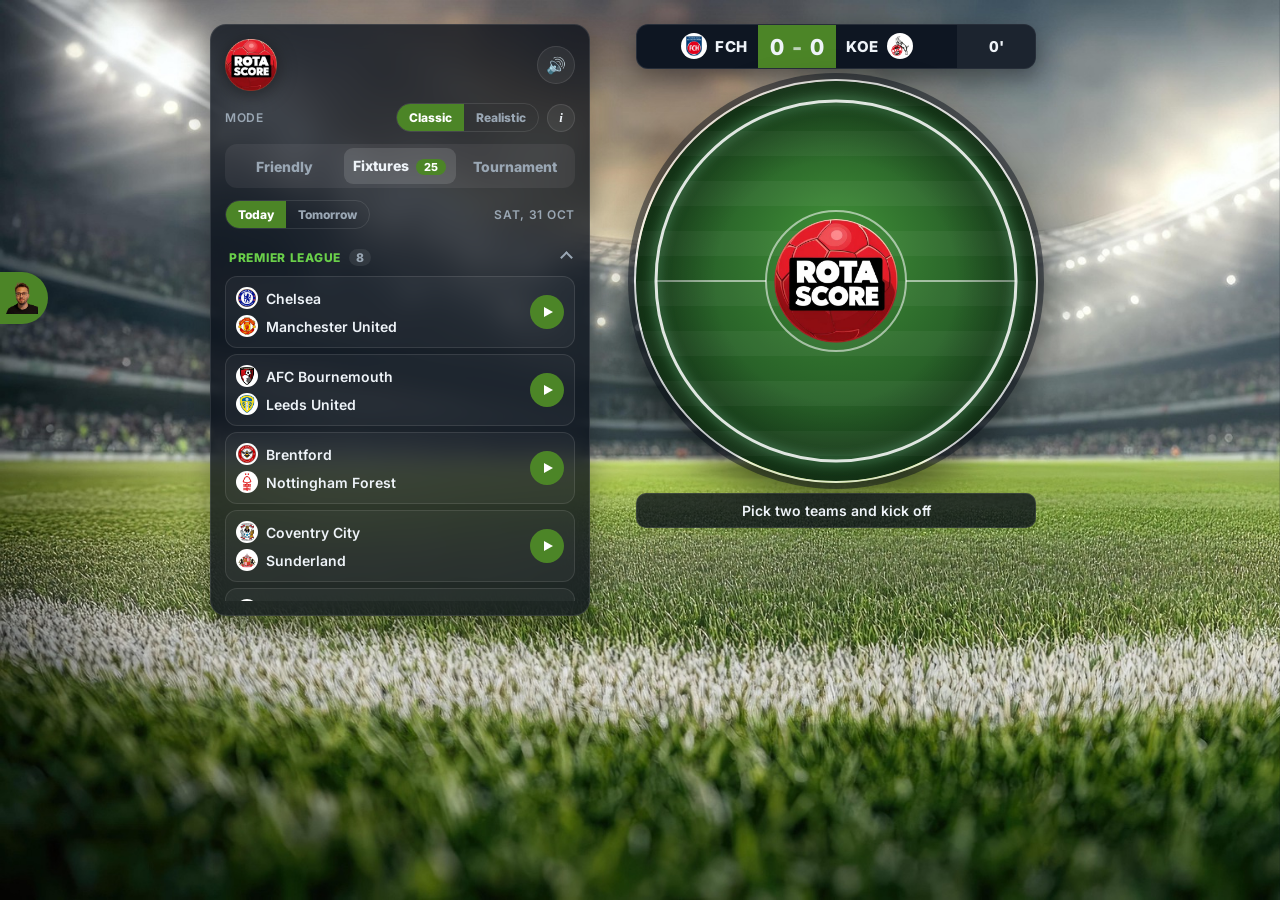
==== index.html @ b7088fe3 "Draw: skip country limits for clubs without a country, revalidate data files Phones running the stan" ====
<!DOCTYPE html>
<html lang="en">
<head>
    <meta charset="UTF-8">
    <meta name="viewport" content="width=device-width, initial-scale=1.0, viewport-fit=cover">
    <meta name="theme-color" content="#0b1220">
    <!-- Ana ekrana eklenince uygulama gibi açılsın -->
    <link rel="manifest" href="manifest.webmanifest">
    <link rel="apple-touch-icon" href="img/app/apple-touch-icon.png">
    <meta name="apple-mobile-web-app-capable" content="yes">
    <meta name="mobile-web-app-capable" content="yes">
    <meta name="apple-mobile-web-app-title" content="RotaScore">
    <meta name="apple-mobile-web-app-status-bar-style" content="black-translucent">
    <title>RotaScore by Kafeinal</title>
    <!-- Site Cloudflare arkasında: CSS/JS 7 gün önbellekte kalır.
         Bu dosyalardan biri değişince ?v= değerini güncelle, ziyaretçiler hemen yenisini alır. -->
    <link rel="stylesheet" href="style.css?v=2026-10-31.2">
    <link rel="icon" type="image/x-icon" href="./img/favicon.png">
</head>
<body>
    <main class="app">
        <!-- Oyun: mobilde en üstte -->
        <section class="stage" id="stage">
            <div class="scorebug" id="scorebug">
                <div class="sb-team sb-home">
                    <span class="sb-logo" id="sb-home-logo"></span>
                    <span class="sb-abbr" id="sb-home-abbr">HOME</span>
                </div>
                <div class="sb-score">
                    <span id="sb-home-score">0</span>
                    <span class="sb-dash">-</span>
                    <span id="sb-away-score">0</span>
                </div>
                <div class="sb-team sb-away">
                    <span class="sb-abbr" id="sb-away-abbr">AWAY</span>
                    <span class="sb-logo" id="sb-away-logo"></span>
                </div>
                <div class="sb-clock" id="sb-clock"><span class="live-dot"></span><span id="sb-clock-text">0'</span></div>
            </div>
            <div class="pitch">
                <canvas id="gameCanvas"></canvas>
            </div>
            <div class="ticker" id="ticker">Pick two teams and kick off</div>
        </section>

        <!-- Takım seçimi -->
        <section class="panel controls">
            <div class="brand">
                <h1 class="brand-title"><img class="brand-logo" src="./img/brand.webp" alt="RotaScore" width="52" height="52"></h1>
                <div class="brand-actions">
                    <button class="pill-btn" id="install-btn" type="button" hidden>Install app</button>
                    <button class="icon-btn" id="sound-toggle" type="button" aria-label="Sound">🔊</button>
                </div>
            </div>
            <div class="mode-row">
                <span class="mode-label">Mode</span>
                <div class="mode-switch" id="mode-switch" role="radiogroup" aria-label="Game mode">
                    <button type="button" class="mode-option" role="radio" data-mode="classic" aria-checked="true">Classic</button>
                    <button type="button" class="mode-option" role="radio" data-mode="realistic" aria-checked="false">Realistic</button>
                </div>
                <button class="icon-btn info-btn" id="mode-info-btn" type="button" aria-label="About game modes">i</button>
            </div>
            <div class="tabs tabs-3" role="tablist">
                <button class="tab" id="tab-teams" type="button" role="tab" data-tab="teams" aria-selected="true">Friendly</button>
                <button class="tab" id="tab-today" type="button" role="tab" data-tab="today" aria-selected="false">Fixtures <span class="tab-count" id="today-count"></span></button>
                <button class="tab" id="tab-tournament" type="button" role="tab" data-tab="tournament" aria-selected="false">Tournament</button>
            </div>

            <div class="tab-panel" id="panel-teams" role="tabpanel">
                <label class="field">
                    <span>League</span>
                    <select id="filter-category">
                        <option value="all">All Teams</option>
                        <!-- Ligler ve turnuvalar json/competitions.json dosyasından gelir -->
                    </select>
                </label>
                <div class="matchup">
                    <button class="team-pick" id="pick-home" type="button" data-side="home"></button>
                    <span class="vs">vs</span>
                    <button class="team-pick" id="pick-away" type="button" data-side="away"></button>
                </div>
                <button class="primary" id="kickoff-btn" type="button">Kick off</button>
            </div>

            <!-- Günün ve yarının maçları: json/today.json (her sabah GitHub Actions günceller) -->
            <div class="tab-panel" id="panel-today" role="tabpanel" hidden>
                <div class="day-row">
                    <div class="mode-switch" role="radiogroup" aria-label="Day">
                        <button type="button" class="mode-option" role="radio" data-day="today" aria-checked="true">Today</button>
                        <button type="button" class="mode-option" role="radio" data-day="tomorrow" aria-checked="false">Tomorrow</button>
                    </div>
                    <p class="today-date" id="today-date"></p>
                </div>
                <div class="today-list" id="today-list"><p class="empty">Loading today's matches…</p></div>
            </div>

            <!-- Turnuva: UEFA'nın 36 takımlı formatı, kaldığı yerden devam eder (localStorage) -->
            <div class="tab-panel" id="panel-tournament" role="tabpanel" hidden>
                <div class="cup-setup" id="tournament-setup">
                    <div class="mode-switch cup-switch" role="radiogroup" aria-label="Competition">
                        <button type="button" class="mode-option" role="radio" data-cup="ucl" aria-checked="false">Champions</button>
                        <button type="button" class="mode-option" role="radio" data-cup="uel" aria-checked="false">Europa</button>
                        <button type="button" class="mode-option" role="radio" data-cup="uecl" aria-checked="true">Conference</button>
                    </div>
                    <button class="team-pick cup-team-pick" id="pick-cup-team" type="button"></button>
                    <p class="info-note" id="cup-setup-note"></p>
                    <button class="primary" id="tournament-start" type="button" disabled>Make the draw</button>
                </div>
                <div class="cup-live" id="tournament-live" hidden>
                    <div class="cup-head">
                        <img class="cup-badge" id="cup-badge" alt="" width="40" height="40">
                        <div class="pick-text"><small id="cup-name"></small><strong id="cup-team"></strong></div>
                        <span class="cup-pos" id="cup-pos"></span>
                    </div>
                    <p class="cup-stage" id="cup-stage"></p>
                    <p class="cup-out" id="cup-out" hidden></p>
                    <div class="cup-next" id="cup-next"></div>
                    <button class="primary" id="tournament-play" type="button">Play</button>
                    <!-- Takımın turnuvası bitince: özet kartını paylaş -->
                    <div class="result-actions" id="cup-share-row" hidden>
                        <button class="secondary" id="cup-share-btn" type="button">Share my run</button>
                        <button class="secondary" id="cup-download-btn" type="button">Download</button>
                    </div>
                    <details class="today-league" id="cup-bracket-section" hidden>
                        <summary><span>Knock-out stage</span></summary>
                        <div class="cup-bracket" id="cup-bracket"></div>
                    </details>
                    <details class="today-league" id="cup-table-section" open>
                        <summary><span>League table</span><span class="today-league-count" id="cup-table-count"></span></summary>
                        <div class="cup-table" id="cup-table"></div>
                    </details>
                    <details class="today-league" id="cup-path-section">
                        <summary><span>Your matches</span></summary>
                        <div class="cup-path" id="cup-path"></div>
                    </details>
                    <button class="secondary" id="tournament-quit" type="button">Abandon tournament</button>
                </div>
            </div>
        </section>

        <!-- İstatistikler ve maçın olayları -->
        <section class="panel match-stats" id="match-stats">
            <h2>Match stats</h2>
            <div class="stats" id="stats"></div>
            <ol class="timeline" id="timeline"></ol>
        </section>
    </main>

    <!-- Logolu takım seçici -->
    <div class="sheet" id="picker" hidden>
        <div class="sheet-backdrop" data-close></div>
        <div class="sheet-panel" role="dialog" aria-modal="true" aria-labelledby="picker-title">
            <div class="sheet-head">
                <h2 id="picker-title">Choose team</h2>
                <button class="icon-btn" type="button" data-close aria-label="Close">✕</button>
            </div>
            <input class="search" id="picker-search" type="search" placeholder="Search all teams…" autocomplete="off">
            <div class="team-list" id="picker-list"></div>
        </div>
    </div>

    <!-- Oyun modları hakkında -->
    <div class="sheet" id="mode-info" hidden>
        <div class="sheet-backdrop" data-close></div>
        <div class="sheet-panel info-panel" role="dialog" aria-modal="true" aria-labelledby="mode-info-title">
            <div class="sheet-head">
                <h2 id="mode-info-title">Game modes</h2>
                <button class="icon-btn" type="button" data-close aria-label="Close">✕</button>
            </div>
            <div class="info-item">
                <h3>Classic</h3>
                <p>Every team is equal. Pure chaos: any club can beat any other, it all comes down to bounces, the keeper's form and a bit of luck.</p>
            </div>
            <div class="info-item">
                <h3>Realistic</h3>
                <p>Team strength comes from real-world Elo ratings, updated daily. Stronger teams finish better and win more duels, so favourites win more often, tuned to match real-world odds. Upsets still happen.</p>
            </div>
            <p class="info-note">Ratings: clubelo.com (or footballdatabase.com when it is unavailable) for clubs, eloratings.net for national teams.</p>
            <p class="info-note">The mode is locked while a match is being played and for the whole of a tournament.</p>
        </div>
    </div>

    <!-- iPhone: ana ekrana ekleme adımları (Safari kurulum penceresini desteklemiyor) -->
    <div class="sheet" id="install-help" hidden>
        <div class="sheet-backdrop" data-close></div>
        <div class="sheet-panel info-panel" role="dialog" aria-modal="true" aria-labelledby="install-help-title">
            <div class="sheet-head">
                <h2 id="install-help-title">Add RotaScore to your Home Screen</h2>
                <button class="icon-btn" type="button" data-close aria-label="Close">✕</button>
            </div>
            <ol class="install-steps">
                <li>Tap the <strong>Share</strong> button <span class="share-glyph" aria-hidden="true">⬆︎</span> in Safari's toolbar</li>
                <li>Scroll down and tap <strong>Add to Home Screen</strong></li>
                <li>Tap <strong>Add</strong>. RotaScore opens full screen, like an app</li>
            </ol>
        </div>
    </div>

    <!-- Maç sonu kartı -->
    <div class="sheet" id="result" hidden>
        <div class="sheet-backdrop" data-close></div>
        <div class="sheet-panel result-panel" role="dialog" aria-modal="true" aria-label="Full-time result">
            <img class="result-card" id="result-card" alt="Match result card">
            <p class="result-note" id="result-note" hidden></p>
            <div class="result-actions">
                <button class="primary" id="share-btn" type="button">Share</button>
                <button class="secondary" id="download-btn" type="button">Download</button>
            </div>
            <div class="result-actions">
                <button class="secondary" id="rematch-btn" type="button">Rematch</button>
                <button class="secondary" type="button" data-close>Close</button>
            </div>
        </div>
    </div>

    <div class="sticky-icon">
        <a href="https://cemeren.dev" class="main-website">
            <div>cemeren.dev</div><img src="./img/as-removebg-preview.png">
        </a>
    </div>
    <script src="sound.js?v=2026-10-20.3"></script>
    <script src="xg-table.js?v=2026-10-28.2"></script>
    <script src="script.js?v=2026-10-31.2"></script>
    <script src="tournament.js?v=2026-10-31.2"></script>
    <script src="ui.js?v=2026-10-31.2"></script>
    <script src="tournament-ui.js?v=2026-10-31.2"></script>
</body>
</html>
---- style.css ----
@import url('https://fonts.googleapis.com/css2?family=Inter:wght@400;600;800&display=swap');

/* Gece maçı teması */
:root {
    --panel: rgba(10, 16, 26, 0.78);
    --panel-solid: #0e1622;
    --line: rgba(255, 255, 255, 0.1);
    --text: #eef3f8;
    --muted: #9aa7b4;
    --accent: #6ad04a;
    --accent-dark: #4c8527;
    --live: #ff4d4d;
    --radius: 16px;
}

::selection {
    color: #ffffff;
    background-color: #4c8527;
}

body {
    text-align: center;
    font-family: 'Inter', sans-serif;
    background: #0b1220;
    color: var(--text);
    margin: 0;
}

/* Arka plan fotoğrafı aynı; ekrana sabitlenmiş bir katman olduğu için
   sayfa ne kadar uzarsa uzasın altında boşluk kalmaz */
body::before {
    content: "";
    position: fixed;
    inset: 0;
    z-index: -1;
    background: url(./img/photo1.jpg);
    background-size: cover;
    background-repeat: no-repeat;
}

body.sheet-open {
    overflow: hidden;
}

button {
    font: inherit;
    color: inherit;
    cursor: pointer;
}

h1, h2 {
    margin: 0;
}

/* ---------- Yerleşim: mobilde oyun önce, masaüstünde iki sütun ---------- */

.app {
    display: grid;
    gap: 12px;
    max-width: 420px;
    margin: 0 auto;
    padding: 12px 12px 24px;
    /* Ana ekrandan tam ekran açıldığında çentik ve alt çubuk içeriği örtmesin */
    padding-top: calc(env(safe-area-inset-top, 0px) + 12px);
    padding-bottom: max(24px, env(safe-area-inset-bottom));
}

/* Uzun tek satırlık metinler (ör. ticker'daki açılış duyurusu) sütunu ekrandan geniş yapmasın */
.app > * {
    min-width: 0;
}

/* Mobil: maç sürerken istatistikler sahanın hemen altında, takım seçimi en altta */
@media (max-width: 899px) {
    .stage { order: 0; }
    .controls { order: 1; }
    .match-stats { order: 2; }
    body.match-live .match-stats { order: 1; }
    body.match-live .controls { order: 2; }
}

@media (min-width: 900px) {
    .app {
        max-width: 860px;
        grid-template-columns: 380px 1fr;
        grid-template-areas:
            "controls stage"
            "stats stage";
        align-items: start;
        padding-top: 24px;
    }

    .controls { grid-area: controls; }
    .match-stats { grid-area: stats; }
    .stage { grid-area: stage; position: sticky; top: 24px; }
}

.panel {
    background: var(--panel);
    border: 1px solid var(--line);
    border-radius: var(--radius);
    padding: 14px;
    backdrop-filter: blur(12px);
    -webkit-backdrop-filter: blur(12px);
    box-shadow: 0 10px 30px rgba(0, 0, 0, 0.35);
}

/* ---------- Skor tabelası (canlı yayın tarzı) ---------- */

.stage {
    display: flex;
    flex-direction: column;
    align-items: center;
    gap: 10px;
}

.scorebug {
    display: grid;
    grid-template-columns: 1fr auto 1fr auto;
    align-items: center;
    width: 100%;
    max-width: 400px;
    box-sizing: border-box;
    background: var(--panel-solid);
    border: 1px solid var(--line);
    border-radius: 12px;
    overflow: hidden;
    box-shadow: 0 8px 24px rgba(0, 0, 0, 0.4);
    font-variant-numeric: tabular-nums;
}

.sb-team {
    display: flex;
    align-items: center;
    gap: 8px;
    padding: 8px 10px;
    min-width: 0;
}

.sb-home { justify-content: flex-end; }
.sb-away { justify-content: flex-start; }

.sb-abbr {
    font-weight: 800;
    font-size: 15px;
    letter-spacing: 0.04em;
}

.sb-score {
    display: flex;
    align-items: center;
    gap: 6px;
    padding: 6px 12px;
    background: var(--accent-dark);
    font-size: 22px;
    font-weight: 800;
    align-self: stretch;
}

.sb-dash { opacity: 0.7; }

.sb-score .bump {
    animation: bump 0.8s ease-out;
    display: inline-block;
}

@keyframes bump {
    0% { transform: scale(1); }
    30% { transform: scale(1.6); color: #ffe066; }
    100% { transform: scale(1); }
}

.sb-clock {
    display: flex;
    align-items: center;
    gap: 6px;
    align-self: stretch;
    padding: 0 12px;
    background: rgba(255, 255, 255, 0.06);
    font-weight: 800;
    font-size: 15px;
    min-width: 54px;
    justify-content: center;
}

.live-dot {
    width: 8px;
    height: 8px;
    border-radius: 50%;
    background: var(--live);
    display: none;
    animation: blink 1.2s infinite;
}

.stage[data-state="playing"] .live-dot,
.stage[data-state="goalPause"] .live-dot {
    display: inline-block;
}

@keyframes blink {
    50% { opacity: 0.25; }
}

/* ---------- Saha ---------- */

.pitch canvas {
    display: block;
    border-radius: 50%;
    border: 2px solid rgba(255, 255, 255, 0.7);
    box-shadow: 0 0 0 6px rgba(10, 16, 26, 0.5), 0 18px 40px rgba(0, 0, 0, 0.5);
}

.ticker {
    width: 100%;
    max-width: 400px;
    box-sizing: border-box;
    padding: 8px 12px;
    border-radius: 10px;
    background: var(--panel);
    border: 1px solid var(--line);
    font-size: 14px;
    font-weight: 600;
    white-space: nowrap;
    overflow: hidden;
    text-overflow: ellipsis;
}

.ticker.flash {
    animation: tickerIn 0.4s ease-out;
}

@keyframes tickerIn {
    from { opacity: 0; transform: translateY(4px); }
    to { opacity: 1; transform: none; }
}

/* ---------- Kontroller ---------- */

.controls {
    display: flex;
    flex-direction: column;
    gap: 12px;
}

.brand {
    display: flex;
    align-items: center;
    justify-content: space-between;
}

.brand h1 {
    display: flex;
    align-items: center;
    gap: 10px;
    font-size: 20px;
    font-weight: 800;
    letter-spacing: -0.01em;
}

.brand-logo {
    width: 52px;
    height: 52px;
    filter: drop-shadow(0 4px 10px rgba(0, 0, 0, 0.45));
}

.icon-btn {
    width: 38px;
    height: 38px;
    border-radius: 50%;
    border: 1px solid var(--line);
    background: rgba(255, 255, 255, 0.06);
    font-size: 16px;
    padding: 0;
}

.field {
    display: flex;
    flex-direction: column;
    gap: 6px;
    text-align: left;
    font-size: 12px;
    font-weight: 600;
    color: var(--muted);
    text-transform: uppercase;
    letter-spacing: 0.06em;
}

select {
    appearance: none;
    -webkit-appearance: none;
    width: 100%;
    font: inherit;
    font-size: 16px; /* 16px altı iOS'ta otomatik yakınlaştırma yapar */
    font-weight: 600;
    text-transform: none;
    letter-spacing: 0;
    color: var(--text);
    padding: 10px 36px 10px 12px;
    border-radius: 10px;
    border: 1px solid var(--line);
    background: rgba(255, 255, 255, 0.06) url("data:image/svg+xml,%3Csvg xmlns='http://www.w3.org/2000/svg' width='12' height='8'%3E%3Cpath d='M1 1l5 5 5-5' fill='none' stroke='%239aa7b4' stroke-width='2'/%3E%3C/svg%3E") no-repeat right 14px center;
}

select option,
select optgroup {
    background: var(--panel-solid);
    color: var(--text);
}

.matchup {
    display: grid;
    grid-template-columns: 1fr auto 1fr;
    align-items: center;
    gap: 8px;
}

.vs {
    font-size: 12px;
    font-weight: 800;
    color: var(--muted);
    text-transform: uppercase;
}

.team-pick {
    display: flex;
    flex-direction: column;
    align-items: center;
    gap: 8px;
    min-width: 0;
    padding: 12px 8px;
    border-radius: 12px;
    border: 1px solid var(--line);
    background: rgba(255, 255, 255, 0.05);
    transition: background 0.2s, border-color 0.2s;
}

.team-pick:hover {
    background: rgba(255, 255, 255, 0.1);
    border-color: rgba(255, 255, 255, 0.25);
}

.pick-text {
    display: flex;
    flex-direction: column;
    gap: 2px;
    min-width: 0;
    max-width: 100%;
}

.pick-text small {
    font-size: 11px;
    font-weight: 600;
    color: var(--muted);
    text-transform: uppercase;
    letter-spacing: 0.06em;
}

.pick-text strong {
    font-size: 14px;
    white-space: nowrap;
    overflow: hidden;
    text-overflow: ellipsis;
}

.primary,
.secondary {
    border: none;
    border-radius: 12px;
    padding: 13px 16px;
    font-weight: 800;
    font-size: 16px;
    transition: transform 0.1s, filter 0.2s, opacity 0.2s;
}

.primary {
    background: linear-gradient(180deg, #6ad04a, #4c8527);
    color: #fff;
    box-shadow: 0 6px 18px rgba(76, 133, 39, 0.45);
}

.secondary {
    background: rgba(255, 255, 255, 0.08);
    border: 1px solid var(--line);
}

.primary:hover,
.secondary:hover {
    filter: brightness(1.1);
}

.primary:active,
.secondary:active,
.team-pick:active {
    transform: scale(0.97);
}

.primary:disabled {
    opacity: 0.6;
    cursor: default;
    filter: none;
    transform: none;
}

/* ---------- Uygulamayı yükle, oyun modu ---------- */

.brand-actions {
    display: flex;
    align-items: center;
    gap: 8px;
}

.pill-btn {
    height: 34px;
    padding: 0 14px;
    border-radius: 17px;
    border: 1px solid rgba(106, 208, 74, 0.5);
    background: rgba(106, 208, 74, 0.14);
    color: var(--text);
    font-weight: 800;
    font-size: 13px;
}

.pill-btn[hidden] {
    display: none;
}

.mode-row {
    display: flex;
    align-items: center;
    gap: 8px;
}

.mode-label {
    font-size: 12px;
    font-weight: 600;
    color: var(--muted);
    text-transform: uppercase;
    letter-spacing: 0.06em;
    margin-right: auto;
}

/* Sekmelerden daha küçük ve sade: ikisi birbirine karışmasın */
.mode-switch {
    display: flex;
    border: 1px solid var(--line);
    border-radius: 16px;
    overflow: hidden;
}

.mode-option {
    border: none;
    background: none;
    padding: 6px 12px;
    font-size: 12px;
    font-weight: 800;
    color: var(--muted);
}

.mode-option[aria-checked="true"] {
    background: var(--accent-dark);
    color: #fff;
}

.info-btn {
    width: 28px;
    height: 28px;
    font-size: 13px;
    font-weight: 800;
    font-style: italic;
    font-family: Georgia, serif;
}

.info-panel {
    text-align: left;
}

.info-item h3 {
    margin: 0 0 4px;
    font-size: 15px;
    font-weight: 800;
    color: var(--accent);
}

.info-item p,
.install-steps {
    margin: 0;
    font-size: 14px;
    line-height: 1.5;
    color: var(--text);
}

.info-note {
    margin: 0;
    font-size: 12px;
    color: var(--muted);
}

.install-steps {
    padding-left: 20px;
}

.install-steps li {
    margin-bottom: 8px;
}

.share-glyph {
    display: inline-block;
    padding: 0 6px;
    border-radius: 6px;
    background: rgba(255, 255, 255, 0.1);
}

/* ---------- Sekmeler ve günün maçları ---------- */

.tabs {
    display: grid;
    grid-template-columns: 1fr 1fr;
    gap: 4px;
    padding: 4px;
    border-radius: 12px;
    background: rgba(255, 255, 255, 0.06);
}

.tab {
    border: none;
    border-radius: 9px;
    padding: 9px 8px;
    background: none;
    color: var(--muted);
    font-weight: 800;
    font-size: 14px;
}

.tab[aria-selected="true"] {
    background: rgba(255, 255, 255, 0.12);
    color: var(--text);
}

.tab-count {
    display: inline-block;
    min-width: 18px;
    padding: 1px 6px;
    margin-left: 4px;
    border-radius: 9px;
    background: var(--accent-dark);
    color: #fff;
    font-size: 11px;
}

.tab-count:empty {
    display: none;
}

.tab-panel {
    display: flex;
    flex-direction: column;
    gap: 12px;
}

.tab-panel[hidden] {
    display: none;
}

/* Gün anahtarı solda, seçili günün tarihi sağda */
.day-row {
    display: flex;
    align-items: center;
    justify-content: space-between;
    gap: 8px;
}

.today-date {
    margin: 0;
    font-size: 12px;
    font-weight: 600;
    color: var(--muted);
    text-transform: uppercase;
    letter-spacing: 0.06em;
    text-align: right;
    white-space: nowrap;
}

.today-list {
    max-height: 360px;
    overflow-y: auto;
    margin: 0 -6px;
    padding: 0 6px;
    text-align: left;
}

.today-league {
    margin-bottom: 6px;
}

.today-league > summary {
    display: flex;
    align-items: center;
    gap: 8px;
    padding: 8px 4px;
    font-size: 12px;
    font-weight: 800;
    color: var(--accent);
    text-transform: uppercase;
    letter-spacing: 0.06em;
    cursor: pointer;
    list-style: none;
    user-select: none;
}

.today-league > summary::-webkit-details-marker {
    display: none;
}

.today-league > summary::after {
    content: "";
    width: 7px;
    height: 7px;
    margin-left: auto;
    border-right: 2px solid var(--muted);
    border-bottom: 2px solid var(--muted);
    transform: rotate(45deg);
    transition: transform 0.2s;
}

.today-league[open] > summary::after {
    transform: rotate(-135deg);
}

.today-league-count {
    padding: 1px 7px;
    border-radius: 999px;
    background: rgba(255, 255, 255, 0.08);
    color: var(--muted);
    letter-spacing: 0;
}

.today-league-matches {
    padding-top: 2px;
}

.fixture {
    display: grid;
    grid-template-columns: 1fr auto;
    align-items: center;
    gap: 10px;
    width: 100%;
    margin-bottom: 6px;
    padding: 10px;
    border: 1px solid var(--line);
    border-radius: 12px;
    background: rgba(255, 255, 255, 0.04);
    text-align: left;
    transition: background 0.2s, border-color 0.2s, transform 0.1s;
}

.fixture:hover {
    background: rgba(255, 255, 255, 0.09);
    border-color: rgba(255, 255, 255, 0.2);
}

.fixture:active {
    transform: scale(0.98);
}

.fixture-teams {
    display: flex;
    flex-direction: column;
    gap: 6px;
    min-width: 0;
}

.fixture-team {
    display: flex;
    align-items: center;
    gap: 8px;
    min-width: 0;
    font-weight: 600;
    font-size: 14px;
}

.fixture-team span:last-child {
    white-space: nowrap;
    overflow: hidden;
    text-overflow: ellipsis;
}

.fixture-play {
    width: 34px;
    height: 34px;
    border-radius: 50%;
    display: flex;
    align-items: center;
    justify-content: center;
    background: var(--accent-dark);
}

.fixture-play svg {
    width: 12px;
    height: 12px;
    margin-left: 2px;
    fill: #fff;
}

/* ---------- Logo rozetleri ---------- */

.badge {
    display: inline-flex;
    align-items: center;
    justify-content: center;
    flex-shrink: 0;
    border-radius: 50%;
    background: #fff;
    overflow: hidden;
    font-weight: 800;
    color: #fff;
}

.badge img {
    width: 78%;
    height: 78%;
    object-fit: contain;
}

.badge.is-flag img {
    width: 100%;
    height: 100%;
    object-fit: cover;
}

.badge.is-initial {
    text-shadow: 0 1px 2px rgba(0, 0, 0, 0.6);
}

.badge-xxs { width: 22px; height: 22px; font-size: 7px; }
.badge-xs { width: 26px; height: 26px; font-size: 8px; }
.badge-sm { width: 34px; height: 34px; font-size: 10px; }
.badge-md { width: 52px; height: 52px; font-size: 14px; }

/* ---------- Turnuva ---------- */

.tabs-3 {
    grid-template-columns: 1fr 1fr 1fr;
}

.mode-switch[aria-disabled="true"] {
    opacity: 0.55;
}

.mode-switch[aria-disabled="true"] .mode-option {
    cursor: default;
}

.cup-setup,
.cup-live {
    display: flex;
    flex-direction: column;
    gap: 12px;
}

/* display: flex, hidden özniteliğini ezmesin */
.cup-setup[hidden],
.cup-live[hidden],
.cup-next[hidden] {
    display: none;
}

.cup-switch {
    justify-content: stretch;
}

.cup-switch .mode-option {
    flex: 1;
}

.cup-team-pick {
    flex-direction: row;
    justify-content: flex-start;
    gap: 12px;
    padding: 10px 12px;
    text-align: left;
}

.cup-head {
    display: flex;
    align-items: center;
    gap: 12px;
    text-align: left;
}

.cup-head .pick-text {
    flex: 1;
}

.cup-badge {
    width: 40px;
    height: 40px;
    object-fit: contain;
    border-radius: 10px;
    background: rgba(255, 255, 255, 0.9);
    padding: 4px;
    box-sizing: border-box;
}

.cup-pos {
    padding: 4px 10px;
    border-radius: 999px;
    font-size: 13px;
    font-weight: 800;
    background: rgba(255, 255, 255, 0.08);
}

.cup-stage,
.cup-out,
.cup-note {
    margin: 0;
    font-size: 12px;
    font-weight: 600;
    color: var(--muted);
    text-transform: uppercase;
    letter-spacing: 0.06em;
    text-align: left;
}

.cup-out {
    color: #ff9f6e;
}

.cup-note {
    text-transform: none;
    letter-spacing: 0;
    font-weight: 500;
}

.cup-next {
    padding: 10px 12px;
    border: 1px solid var(--line);
    border-radius: 12px;
    background: rgba(255, 255, 255, 0.04);
    text-align: left;
}

.cup-match {
    display: flex;
    flex-direction: column;
    gap: 8px;
}

.cup-match-label,
.cup-match-meta {
    font-size: 11px;
    font-weight: 600;
    color: var(--muted);
    text-transform: uppercase;
    letter-spacing: 0.06em;
}

.cup-match-teams {
    display: grid;
    grid-template-columns: 1fr auto 1fr;
    align-items: center;
    gap: 8px;
}

.cup-side {
    display: flex;
    align-items: center;
    gap: 8px;
    min-width: 0;
    font-size: 14px;
    font-weight: 700;
}

.cup-side:last-child {
    flex-direction: row-reverse;
    text-align: right;
}

.cup-side span:last-child {
    white-space: nowrap;
    overflow: hidden;
    text-overflow: ellipsis;
}

.cup-side.me {
    color: var(--accent);
}

/* Puan durumu: 36 satır, kaydırılabilir; bölgeler sol kenar rengiyle */
.cup-table {
    max-height: 320px;
    overflow-y: auto;
    padding-top: 2px;
}

.cup-row {
    display: grid;
    grid-template-columns: 22px 22px 1fr 28px 34px 34px;
    align-items: center;
    gap: 6px;
    padding: 5px 6px;
    border-left: 3px solid transparent;
    border-radius: 6px;
    font-size: 13px;
}

.cup-row-head {
    font-size: 10px;
    font-weight: 700;
    color: var(--muted);
    text-transform: uppercase;
    letter-spacing: 0.06em;
}

.cup-row.zone-direct { border-left-color: var(--accent); }
.cup-row.zone-playoff { border-left-color: #e0b84a; }
.cup-row.zone-out { border-left-color: rgba(255, 255, 255, 0.15); color: var(--muted); }

.cup-row.me {
    background: rgba(106, 208, 74, 0.14);
    color: var(--text);
    font-weight: 800;
}

.cup-pos.zone-direct { background: rgba(106, 208, 74, 0.2); color: var(--accent); }
.cup-pos.zone-playoff { background: rgba(224, 184, 74, 0.18); color: #e0b84a; }
.cup-pos.zone-out { color: var(--muted); }

.cup-rank {
    font-size: 11px;
    font-weight: 700;
    color: var(--muted);
    text-align: right;
}

.cup-name {
    min-width: 0;
    white-space: nowrap;
    overflow: hidden;
    text-overflow: ellipsis;
    text-align: left;
}

.cup-num {
    text-align: right;
    font-variant-numeric: tabular-nums;
}

.cup-row .cup-num:last-child {
    font-weight: 800;
}

/* Eleme ağacı: her eşleşme iki satır */
.cup-round {
    margin: 10px 0 6px;
    font-size: 11px;
    font-weight: 800;
    color: var(--muted);
    text-transform: uppercase;
    letter-spacing: 0.08em;
    text-align: left;
}

.cup-tie {
    display: flex;
    flex-direction: column;
    gap: 2px;
    margin-bottom: 6px;
    padding: 6px 8px;
    border: 1px solid var(--line);
    border-radius: 10px;
    background: rgba(255, 255, 255, 0.03);
}

.cup-tie.me {
    border-color: rgba(106, 208, 74, 0.5);
}

.cup-tie-side {
    display: grid;
    grid-template-columns: 22px 1fr auto 28px;
    align-items: center;
    gap: 8px;
    font-size: 13px;
}

.cup-tie-side.winner { font-weight: 800; }
.cup-tie-side.loser { color: var(--muted); }

.cup-legs {
    font-size: 12px;
    color: var(--muted);
    font-variant-numeric: tabular-nums;
    white-space: pre;
}

.cup-agg {
    text-align: right;
    font-weight: 800;
    font-variant-numeric: tabular-nums;
}

.cup-pens {
    margin-top: 2px;
    font-size: 11px;
    color: var(--muted);
    text-align: left;
}

/* Kullanıcının yolu */
.cup-path-row {
    display: grid;
    grid-template-columns: 1fr 22px 1.6fr auto;
    align-items: center;
    gap: 8px;
    padding: 6px 6px;
    border-bottom: 1px solid var(--line);
    font-size: 13px;
}

.cup-path-row:last-child {
    border-bottom: none;
}

.cup-path-label {
    font-size: 11px;
    font-weight: 700;
    color: var(--muted);
    text-transform: uppercase;
    letter-spacing: 0.04em;
    text-align: left;
    white-space: nowrap;
    overflow: hidden;
    text-overflow: ellipsis;
}

.cup-path-score {
    min-width: 36px;
    padding: 2px 6px;
    border-radius: 6px;
    text-align: center;
    font-weight: 800;
    font-variant-numeric: tabular-nums;
    background: rgba(255, 255, 255, 0.06);
}

.cup-path-score.win { background: rgba(106, 208, 74, 0.25); }
.cup-path-score.loss { background: rgba(224, 92, 92, 0.3); }
.cup-path-score.draw { background: rgba(224, 184, 74, 0.22); }

.result-note {
    margin: 0;
    font-size: 13px;
    font-weight: 700;
    color: var(--accent);
    text-align: center;
}

/* ---------- İstatistikler ve olaylar ---------- */

.match-stats {
    display: none;
    text-align: left;
}

.match-stats.has-match {
    display: block;
}

.match-stats h2 {
    font-size: 13px;
    font-weight: 800;
    color: var(--muted);
    text-transform: uppercase;
    letter-spacing: 0.08em;
    margin-bottom: 10px;
}

.stat {
    display: grid;
    grid-template-columns: 48px 1fr 48px;
    align-items: center;
    row-gap: 4px;
    margin-bottom: 10px;
    font-variant-numeric: tabular-nums;
}

.stat-home { font-weight: 800; }
.stat-away { font-weight: 800; text-align: right; }

.stat-label {
    text-align: center;
    font-size: 13px;
    color: var(--muted);
}

.stat-bar {
    grid-column: 1 / -1;
    display: flex;
    gap: 3px;
    height: 5px;
}

.stat-bar i {
    display: block;
    height: 100%;
    border-radius: 3px;
    transition: width 0.5s ease;
}

.bar-home { background: var(--home-color, var(--accent)); }
.bar-away { background: var(--away-color, #ccc); }

.timeline {
    list-style: none;
    margin: 14px 0 0;
    padding: 12px 0 0;
    border-top: 1px solid var(--line);
    max-height: 220px;
    overflow-y: auto;
}

.event {
    display: grid;
    grid-template-columns: 46px 24px 1fr;
    align-items: center;
    padding: 6px 0;
    font-size: 14px;
    animation: tickerIn 0.4s ease-out;
}

.event-minute {
    font-weight: 800;
    color: var(--muted);
    font-variant-numeric: tabular-nums;
}

.event-goal .event-text {
    font-weight: 800;
    color: #ffe066;
}

/* ---------- Alttan açılan paneller (takım seçici, maç sonu) ---------- */

.sheet {
    position: fixed;
    inset: 0;
    z-index: 10;
    display: flex;
    align-items: flex-end;
    justify-content: center;
}

.sheet[hidden] {
    display: none;
}

.sheet-backdrop {
    position: absolute;
    inset: 0;
    background: rgba(0, 0, 0, 0.55);
    animation: fadeIn 0.2s ease-out;
}

.sheet-panel {
    position: relative;
    display: flex;
    flex-direction: column;
    gap: 12px;
    width: 100%;
    max-width: 480px;
    max-height: 85vh;
    box-sizing: border-box;
    padding: 16px;
    background: var(--panel-solid);
    border: 1px solid var(--line);
    border-radius: 20px 20px 0 0;
    padding-bottom: max(16px, env(safe-area-inset-bottom));
    box-shadow: 0 -10px 40px rgba(0, 0, 0, 0.5);
    animation: slideUp 0.25s ease-out;
}

@media (min-width: 600px) {
    .sheet {
        align-items: center;
    }

    .sheet-panel {
        border-radius: 20px;
    }
}

@keyframes fadeIn {
    from { opacity: 0; }
}

@keyframes slideUp {
    from { transform: translateY(30px); opacity: 0; }
}

.sheet-head {
    display: flex;
    align-items: center;
    justify-content: space-between;
}

.sheet-head h2 {
    font-size: 17px;
    font-weight: 800;
}

.search {
    font: inherit;
    font-size: 16px;
    color: var(--text);
    padding: 11px 14px;
    border-radius: 12px;
    border: 1px solid var(--line);
    background: rgba(255, 255, 255, 0.06);
    outline: none;
}

.search:focus {
    border-color: var(--accent);
}

.team-list {
    overflow-y: auto;
    margin: 0 -8px;
    padding: 0 8px;
}

.team-option {
    display: flex;
    align-items: center;
    gap: 12px;
    width: 100%;
    padding: 8px;
    border: none;
    border-radius: 10px;
    background: none;
    text-align: left;
}

.team-option:hover {
    background: rgba(255, 255, 255, 0.07);
}

.team-option.selected {
    background: rgba(106, 208, 74, 0.16);
    box-shadow: inset 0 0 0 1px rgba(106, 208, 74, 0.5);
}

.option-name {
    flex: 1;
    font-weight: 600;
    font-size: 15px;
}

.option-tag {
    font-size: 12px;
    color: var(--muted);
}

.empty {
    color: var(--muted);
    text-align: center;
    padding: 20px 0;
}

.result-panel {
    align-items: center;
}

.result-card {
    width: 100%;
    max-width: 420px;
    aspect-ratio: 1;
    border-radius: 14px;
    box-shadow: 0 10px 30px rgba(0, 0, 0, 0.5);
}

.result-actions {
    display: grid;
    grid-auto-flow: column;
    grid-auto-columns: 1fr;
    gap: 10px;
    width: 100%;
    max-width: 420px;
}

.result-actions [hidden] {
    display: none;
}

/* ---------- cemeren.dev bağlantısı ---------- */

.sticky-icon {
    z-index: 1;
    position: fixed;
    top: 30%;
    left: 0%;
    width: 160px;
    display: flex;
    flex-direction: column;
}

.sticky-icon a {
    transform: translate(-110px, 0px);
    border-radius: 0px 50px 50px 0px;
    text-align: left;
    margin: 2px;
    text-decoration: none;
    padding: 10px;
    font-size: 14px;
    transition: all 0.8s;
    display: flex;
    align-items: center;
    justify-content: space-between;
}

.sticky-icon a:hover {
    color: #FFF;
    transform: translate(0px, 0px);
    font-weight: bold;
}

.main-website {
    background-color: #4c8527;
    color: #FFF;
}

.sticky-icon a img {
    max-width: 32px;
}

@media (max-width: 768px) {
    body::before {
        background-size: auto;
    }

    .sticky-icon {
        display: none;
    }
}

@media (prefers-reduced-motion: reduce) {
    *, *::before, *::after {
        animation: none !important;
        transition: none !important;
    }
}
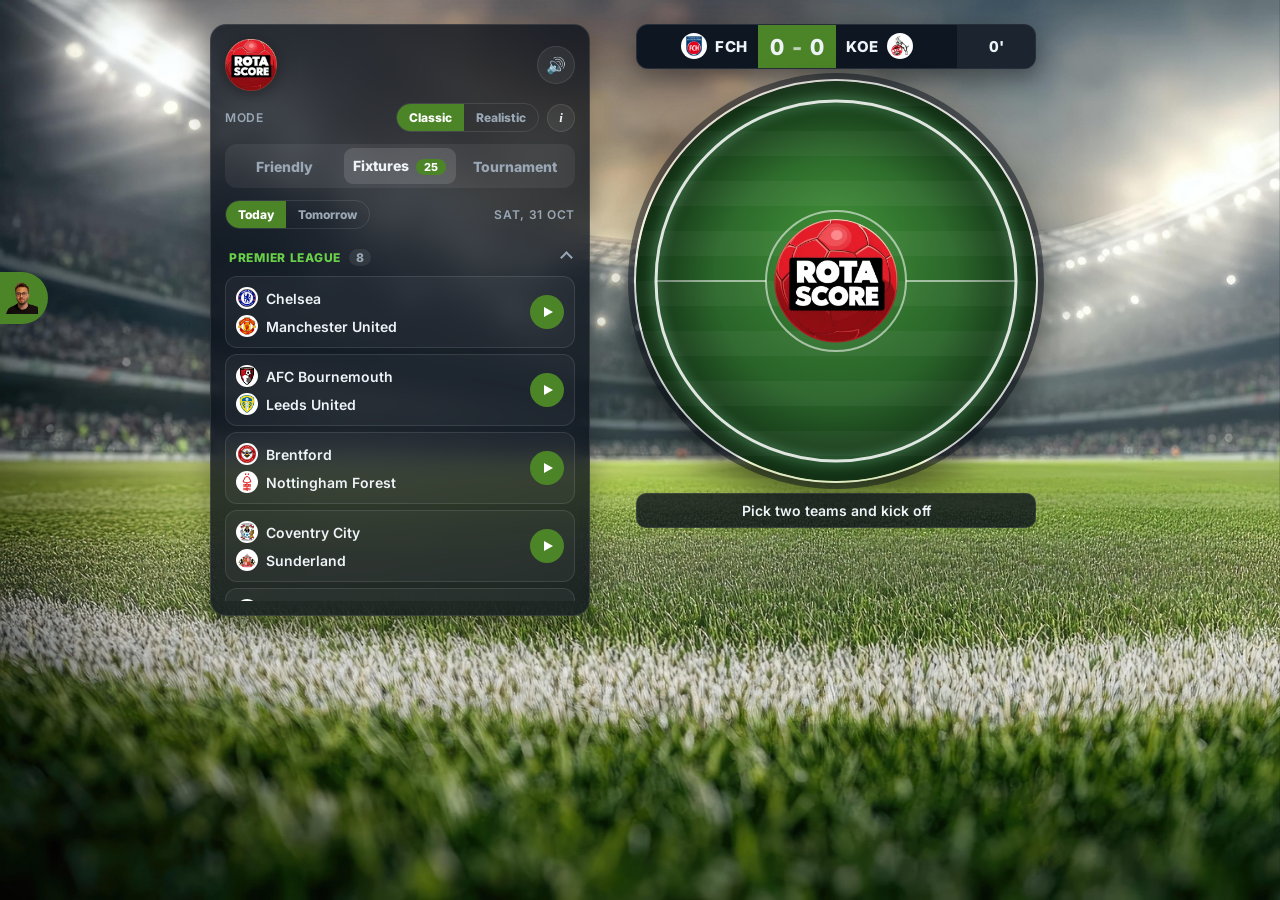
==== commit bb611b61: "Live penalty shoot-out for level knock-out ties When the deciding leg of a two-legged tie (or the fi" ====
--- a/index.html
+++ b/index.html
@@ -220,9 +220,9 @@
     </div>
     <script src="sound.js?v=2026-10-20.3"></script>
     <script src="xg-table.js?v=2026-10-28.2"></script>
-    <script src="script.js?v=2026-10-31.2"></script>
-    <script src="tournament.js?v=2026-10-31.2"></script>
-    <script src="ui.js?v=2026-10-31.2"></script>
-    <script src="tournament-ui.js?v=2026-10-31.2"></script>
+    <script src="script.js?v=2026-11-01.1"></script>
+    <script src="tournament.js?v=2026-11-01.1"></script>
+    <script src="ui.js?v=2026-11-01.1"></script>
+    <script src="tournament-ui.js?v=2026-11-01.1"></script>
 </body>
 </html>
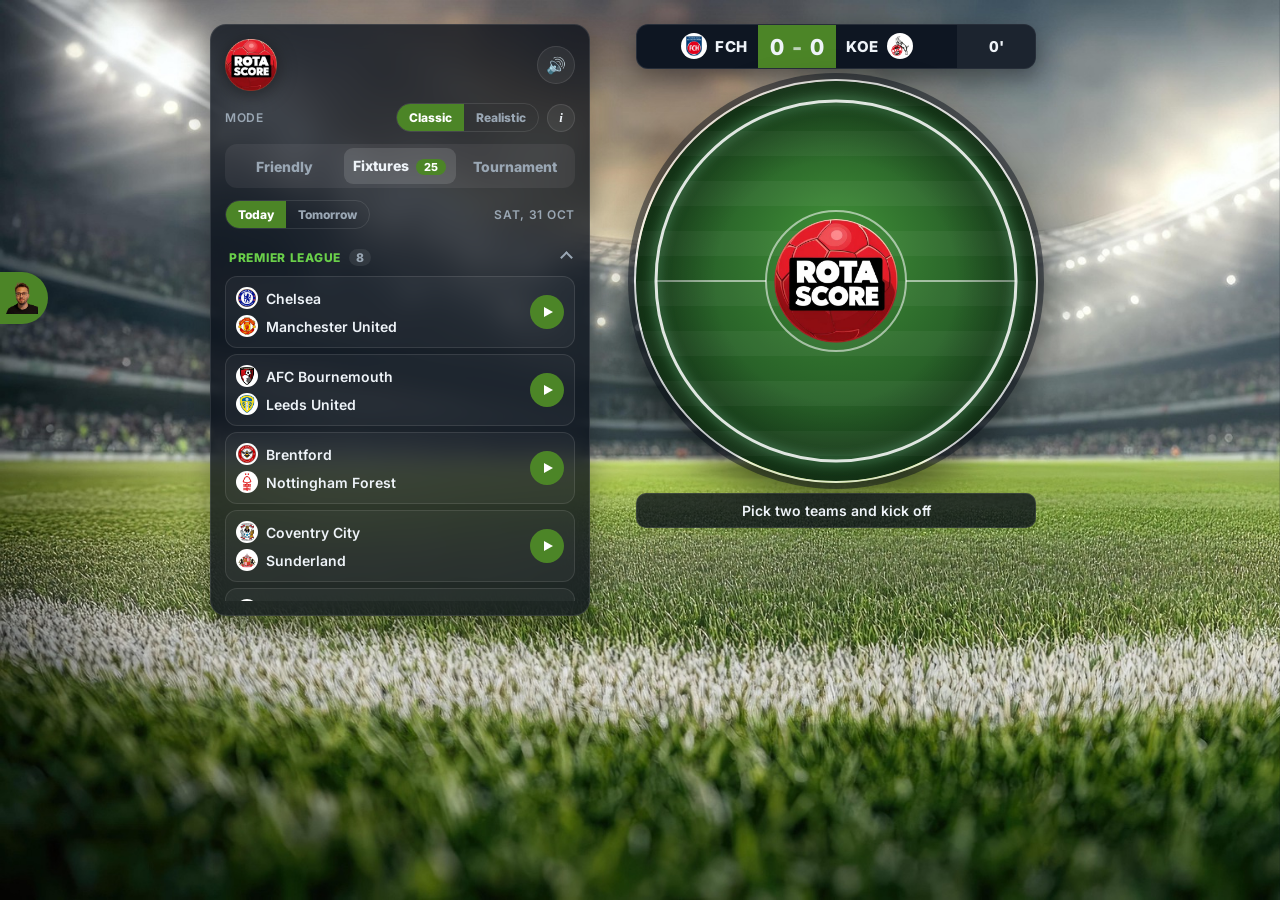
==== commit fe6e3427: "Draw reveal: opponents appear one by one; label friendlies played during a tournament Co-Authored-By" ====
--- a/index.html
+++ b/index.html
@@ -14,7 +14,7 @@
     <title>RotaScore by Kafeinal</title>
     <!-- Site Cloudflare arkasında: CSS/JS 7 gün önbellekte kalır.
          Bu dosyalardan biri değişince ?v= değerini güncelle, ziyaretçiler hemen yenisini alır. -->
-    <link rel="stylesheet" href="style.css?v=2026-10-31.2">
+    <link rel="stylesheet" href="style.css?v=2026-11-01.1">
     <link rel="icon" type="image/x-icon" href="./img/favicon.png">
 </head>
 <body>
@@ -223,6 +223,6 @@
     <script src="script.js?v=2026-11-01.1"></script>
     <script src="tournament.js?v=2026-11-01.1"></script>
     <script src="ui.js?v=2026-11-01.1"></script>
-    <script src="tournament-ui.js?v=2026-11-01.1"></script>
+    <script src="tournament-ui.js?v=2026-11-01.2"></script>
 </body>
 </html>
--- a/style.css
+++ b/style.css
@@ -1055,6 +1055,22 @@
     text-align: center;
 }
 
+.result-note.muted {
+    color: var(--muted);
+    font-weight: 600;
+}
+
+/* Kura açıklaması: rakipler sırayla belirir */
+.cup-reveal {
+    opacity: 0;
+    animation: cupReveal 0.45s ease-out forwards;
+}
+
+@keyframes cupReveal {
+    from { opacity: 0; transform: translateX(-12px); }
+    to { opacity: 1; transform: none; }
+}
+
 /* ---------- İstatistikler ve olaylar ---------- */
 
 .match-stats {
@@ -1348,4 +1364,8 @@
         animation: none !important;
         transition: none !important;
     }
-}
+
+    .cup-reveal {
+        opacity: 1;
+    }
+}
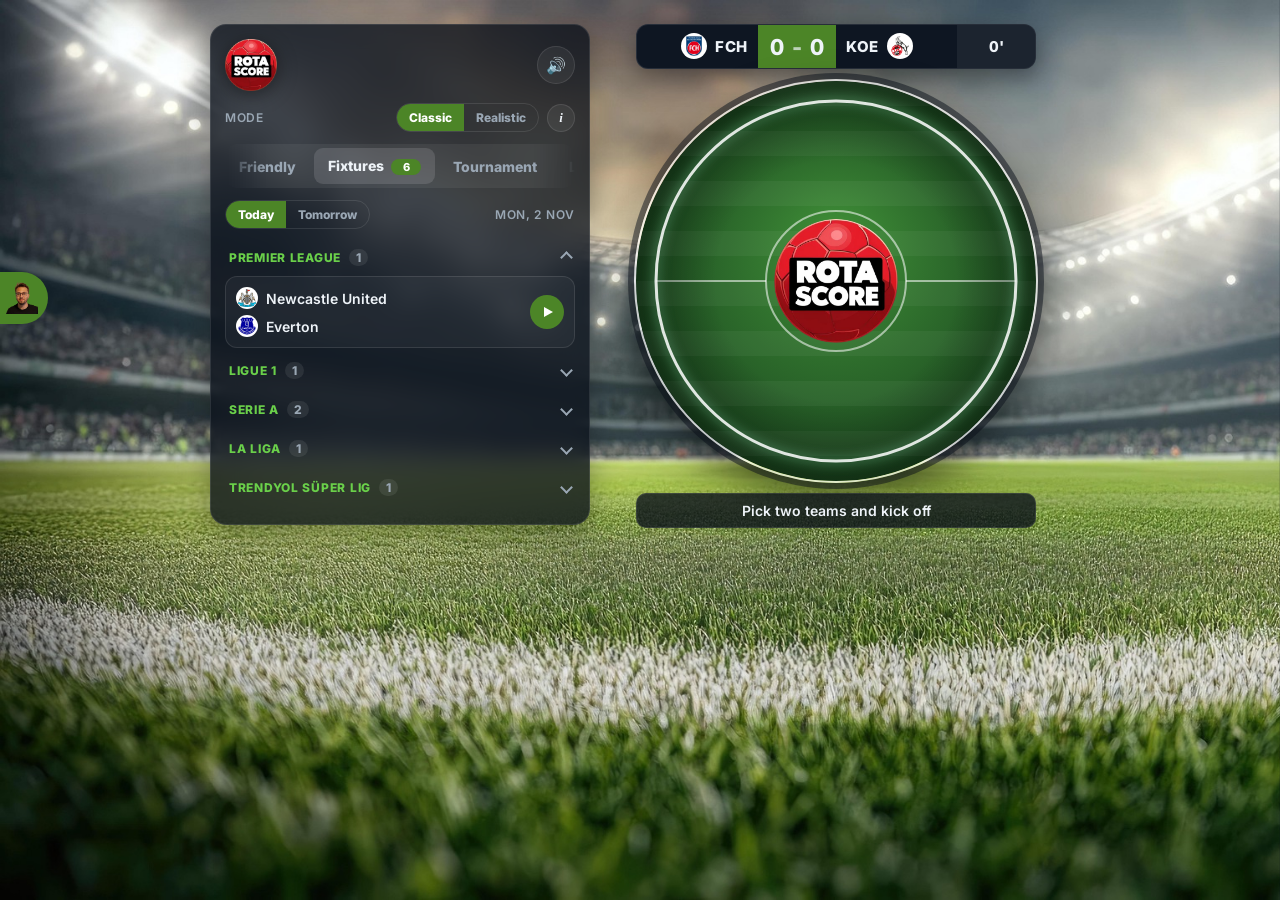
==== commit bccd61bd: "League mode, penalty shoot-out mode, scrolling mode tabs League: pick one of the six domestic league" ====
--- a/index.html
+++ b/index.html
@@ -14,7 +14,7 @@
     <title>RotaScore by Kafeinal</title>
     <!-- Site Cloudflare arkasında: CSS/JS 7 gün önbellekte kalır.
          Bu dosyalardan biri değişince ?v= değerini güncelle, ziyaretçiler hemen yenisini alır. -->
-    <link rel="stylesheet" href="style.css?v=2026-11-01.1">
+    <link rel="stylesheet" href="style.css?v=2026-11-03.1">
     <link rel="icon" type="image/x-icon" href="./img/favicon.png">
 </head>
 <body>
@@ -60,10 +60,13 @@
                 </div>
                 <button class="icon-btn info-btn" id="mode-info-btn" type="button" aria-label="About game modes">i</button>
             </div>
-            <div class="tabs tabs-3" role="tablist">
+            <!-- Oyun modları: sığmayınca yana kayar -->
+            <div class="tabs" role="tablist">
                 <button class="tab" id="tab-teams" type="button" role="tab" data-tab="teams" aria-selected="true">Friendly</button>
                 <button class="tab" id="tab-today" type="button" role="tab" data-tab="today" aria-selected="false">Fixtures <span class="tab-count" id="today-count"></span></button>
                 <button class="tab" id="tab-tournament" type="button" role="tab" data-tab="tournament" aria-selected="false">Tournament</button>
+                <button class="tab" id="tab-league" type="button" role="tab" data-tab="league" aria-selected="false">League</button>
+                <button class="tab" id="tab-pens" type="button" role="tab" data-tab="pens" aria-selected="false">Penalties</button>
             </div>
 
             <div class="tab-panel" id="panel-teams" role="tabpanel">
@@ -136,6 +139,58 @@
                     <button class="secondary" id="tournament-quit" type="button">Abandon tournament</button>
                 </div>
             </div>
+
+            <!-- Lig sezonu: tek devre, hafta hafta; kaldığı yerden devam eder (localStorage) -->
+            <div class="tab-panel" id="panel-league" role="tabpanel" hidden>
+                <div class="cup-setup" id="league-setup">
+                    <label class="field">
+                        <span>League</span>
+                        <select id="league-select"></select>
+                    </label>
+                    <button class="team-pick cup-team-pick" id="pick-league-team" type="button"></button>
+                    <p class="info-note" id="league-setup-note"></p>
+                    <button class="primary" id="league-start" type="button" disabled>Build the fixtures</button>
+                </div>
+                <div class="cup-live" id="league-live" hidden>
+                    <div class="cup-head">
+                        <img class="cup-badge" id="league-badge" alt="" width="40" height="40">
+                        <div class="pick-text"><small id="league-name"></small><strong id="league-team"></strong></div>
+                        <span class="cup-pos" id="league-pos"></span>
+                    </div>
+                    <p class="cup-stage" id="league-stage"></p>
+                    <div class="cup-next" id="league-next"></div>
+                    <button class="primary" id="league-play" type="button">Play</button>
+                    <div class="result-actions" id="league-share-row" hidden>
+                        <button class="secondary" id="league-share-btn" type="button">Share my season</button>
+                        <button class="secondary" id="league-download-btn" type="button">Download</button>
+                    </div>
+                    <details class="today-league" id="league-fixtures-section" open>
+                        <summary><span>Fixtures</span></summary>
+                        <div class="week-nav">
+                            <button class="icon-btn" id="league-week-prev" type="button" aria-label="Previous week">‹</button>
+                            <span class="week-label" id="league-week-label"></span>
+                            <button class="icon-btn" id="league-week-next" type="button" aria-label="Next week">›</button>
+                        </div>
+                        <div class="week-list" id="league-week"></div>
+                    </details>
+                    <details class="today-league" id="league-table-section">
+                        <summary><span>Table</span><span class="today-league-count" id="league-table-count"></span></summary>
+                        <div class="cup-table" id="league-table"></div>
+                    </details>
+                    <button class="secondary" id="league-quit" type="button">Abandon season</button>
+                </div>
+            </div>
+
+            <!-- Penaltı modu: iki takım, doğrudan seri -->
+            <div class="tab-panel" id="panel-pens" role="tabpanel" hidden>
+                <div class="matchup">
+                    <button class="team-pick" id="pens-home" type="button" data-side="home"></button>
+                    <span class="vs">vs</span>
+                    <button class="team-pick" id="pens-away" type="button" data-side="away"></button>
+                </div>
+                <p class="info-note">Straight to the spot: five kicks each, then sudden death. Same teams as the Friendly tab.</p>
+                <button class="primary" id="pens-start-btn" type="button">Start shoot-out</button>
+            </div>
         </section>
 
         <!-- İstatistikler ve maçın olayları -->
@@ -220,9 +275,11 @@
     </div>
     <script src="sound.js?v=2026-10-20.3"></script>
     <script src="xg-table.js?v=2026-10-28.2"></script>
-    <script src="script.js?v=2026-11-01.1"></script>
+    <script src="script.js?v=2026-11-03.1"></script>
     <script src="tournament.js?v=2026-11-01.1"></script>
-    <script src="ui.js?v=2026-11-01.1"></script>
-    <script src="tournament-ui.js?v=2026-11-01.2"></script>
+    <script src="league.js?v=2026-11-03.1"></script>
+    <script src="ui.js?v=2026-11-03.1"></script>
+    <script src="tournament-ui.js?v=2026-11-03.1"></script>
+    <script src="league-ui.js?v=2026-11-03.1"></script>
 </body>
 </html>
--- a/style.css
+++ b/style.css
@@ -512,23 +512,49 @@
 
 /* ---------- Sekmeler ve günün maçları ---------- */
 
+/* Oyun modları: sığmayınca yana kayar, kaydırma çubuğu gizli */
 .tabs {
-    display: grid;
-    grid-template-columns: 1fr 1fr;
+    display: flex;
     gap: 4px;
     padding: 4px;
     border-radius: 12px;
     background: rgba(255, 255, 255, 0.06);
+    overflow-x: auto;
+    scroll-snap-type: x proximity;
+    -webkit-overflow-scrolling: touch;
+    scrollbar-width: none;
+}
+
+.tabs::-webkit-scrollbar {
+    display: none;
+}
+
+.tabs.more-right {
+    -webkit-mask-image: linear-gradient(to right, #000 88%, transparent);
+    mask-image: linear-gradient(to right, #000 88%, transparent);
+}
+
+.tabs.more-left {
+    -webkit-mask-image: linear-gradient(to right, transparent, #000 12%);
+    mask-image: linear-gradient(to right, transparent, #000 12%);
+}
+
+.tabs.more-left.more-right {
+    -webkit-mask-image: linear-gradient(to right, transparent, #000 12%, #000 88%, transparent);
+    mask-image: linear-gradient(to right, transparent, #000 12%, #000 88%, transparent);
 }
 
 .tab {
+    flex: 1 0 auto;
     border: none;
     border-radius: 9px;
-    padding: 9px 8px;
+    padding: 9px 14px;
     background: none;
     color: var(--muted);
     font-weight: 800;
     font-size: 14px;
+    white-space: nowrap;
+    scroll-snap-align: start;
 }
 
 .tab[aria-selected="true"] {
@@ -738,10 +764,6 @@
 
 /* ---------- Turnuva ---------- */
 
-.tabs-3 {
-    grid-template-columns: 1fr 1fr 1fr;
-}
-
 .mode-switch[aria-disabled="true"] {
     opacity: 0.55;
 }
@@ -757,10 +779,11 @@
     gap: 12px;
 }
 
-/* display: flex, hidden özniteliğini ezmesin */
+/* display: flex/grid, hidden özniteliğini ezmesin */
 .cup-setup[hidden],
 .cup-live[hidden],
-.cup-next[hidden] {
+.cup-next[hidden],
+.result-actions[hidden] {
     display: none;
 }
 
@@ -1004,6 +1027,83 @@
     font-size: 11px;
     color: var(--muted);
     text-align: left;
+}
+
+/* Lig: haftalık fikstür */
+.week-nav {
+    display: flex;
+    align-items: center;
+    justify-content: space-between;
+    gap: 8px;
+    padding: 2px 0 8px;
+}
+
+.week-nav .icon-btn {
+    width: 32px;
+    height: 32px;
+    font-size: 20px;
+    line-height: 1;
+}
+
+.week-nav .icon-btn:disabled {
+    opacity: 0.3;
+}
+
+.week-label {
+    font-size: 12px;
+    font-weight: 800;
+    color: var(--text);
+    text-transform: uppercase;
+    letter-spacing: 0.06em;
+}
+
+.week-match {
+    display: grid;
+    grid-template-columns: 1fr auto 1fr;
+    align-items: center;
+    gap: 8px;
+    padding: 7px 8px;
+    border-bottom: 1px solid var(--line);
+    font-size: 13px;
+}
+
+.week-match:last-child {
+    border-bottom: none;
+}
+
+.week-match.me {
+    background: rgba(106, 208, 74, 0.12);
+    border-radius: 8px;
+    font-weight: 800;
+}
+
+.week-side {
+    display: flex;
+    align-items: center;
+    gap: 6px;
+    min-width: 0;
+}
+
+.week-side.away {
+    justify-content: flex-end;
+    text-align: right;
+}
+
+.week-score {
+    min-width: 44px;
+    padding: 2px 6px;
+    border-radius: 6px;
+    background: rgba(255, 255, 255, 0.08);
+    text-align: center;
+    font-weight: 800;
+    font-variant-numeric: tabular-nums;
+}
+
+.week-score.pending {
+    color: var(--muted);
+    font-weight: 600;
+    text-transform: uppercase;
+    font-size: 11px;
 }
 
 /* Kullanıcının yolu */
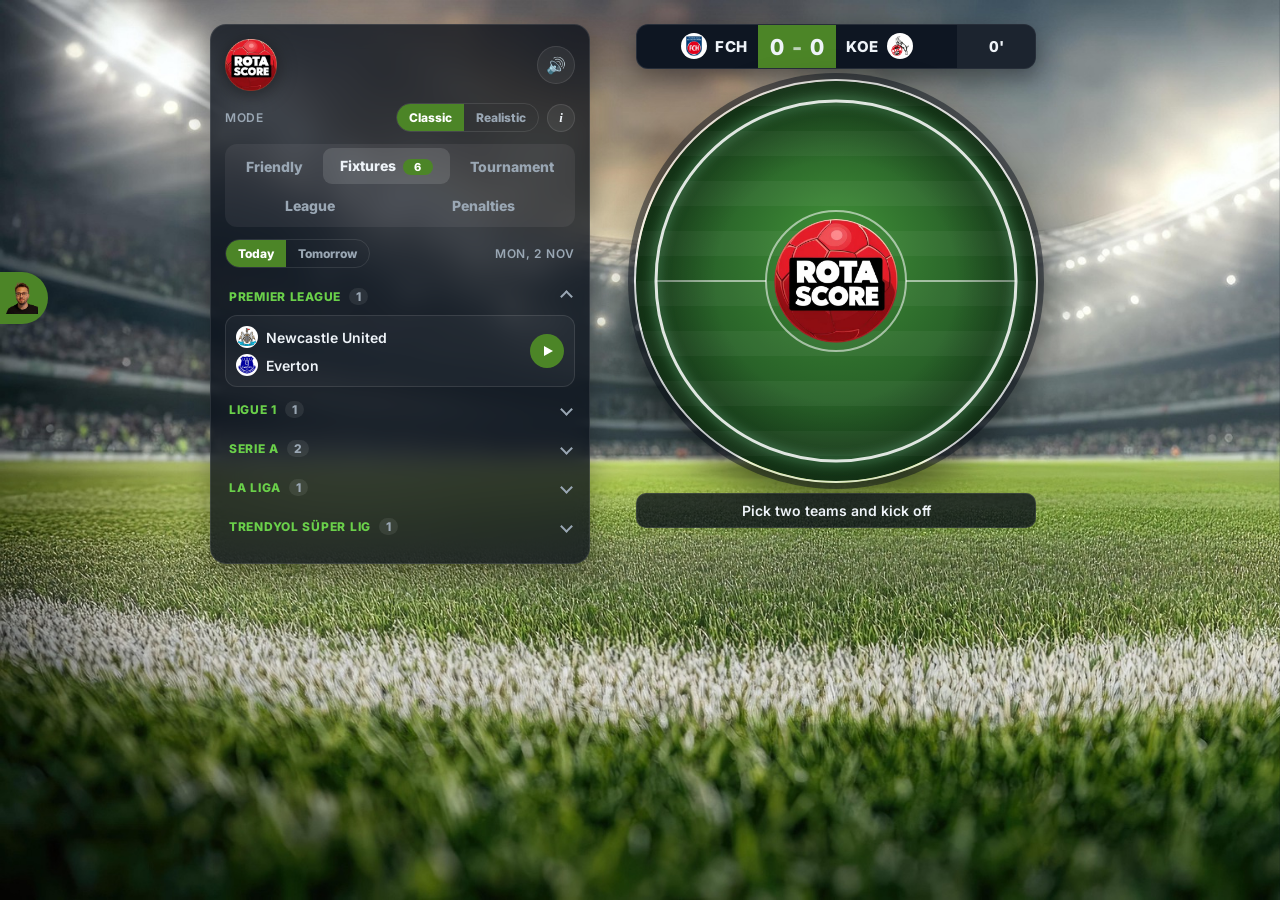
==== commit 2233c8b6: "Shoot-out sounds only for the winner, label goals on run cards, wrap tabs on desktop Co-Authored-By:" ====
--- a/index.html
+++ b/index.html
@@ -14,7 +14,7 @@
     <title>RotaScore by Kafeinal</title>
     <!-- Site Cloudflare arkasında: CSS/JS 7 gün önbellekte kalır.
          Bu dosyalardan biri değişince ?v= değerini güncelle, ziyaretçiler hemen yenisini alır. -->
-    <link rel="stylesheet" href="style.css?v=2026-11-03.1">
+    <link rel="stylesheet" href="style.css?v=2026-11-03.2">
     <link rel="icon" type="image/x-icon" href="./img/favicon.png">
 </head>
 <body>
@@ -275,11 +275,11 @@
     </div>
     <script src="sound.js?v=2026-10-20.3"></script>
     <script src="xg-table.js?v=2026-10-28.2"></script>
-    <script src="script.js?v=2026-11-03.1"></script>
+    <script src="script.js?v=2026-11-03.2"></script>
     <script src="tournament.js?v=2026-11-01.1"></script>
     <script src="league.js?v=2026-11-03.1"></script>
     <script src="ui.js?v=2026-11-03.1"></script>
-    <script src="tournament-ui.js?v=2026-11-03.1"></script>
-    <script src="league-ui.js?v=2026-11-03.1"></script>
+    <script src="tournament-ui.js?v=2026-11-03.2"></script>
+    <script src="league-ui.js?v=2026-11-03.2"></script>
 </body>
 </html>
--- a/style.css
+++ b/style.css
@@ -93,6 +93,23 @@
     .controls { grid-area: controls; }
     .match-stats { grid-area: stats; }
     .stage { grid-area: stage; position: sticky; top: 24px; }
+
+    /* Masaüstünde fareyle yana kaydırmak zahmetli: sekmeler iki satıra kırılır */
+    .tabs {
+        flex-wrap: wrap;
+        overflow: visible;
+    }
+
+    .tabs.more-left,
+    .tabs.more-right,
+    .tabs.more-left.more-right {
+        -webkit-mask-image: none;
+        mask-image: none;
+    }
+
+    .tab {
+        flex: 1 1 auto;
+    }
 }
 
 .panel {
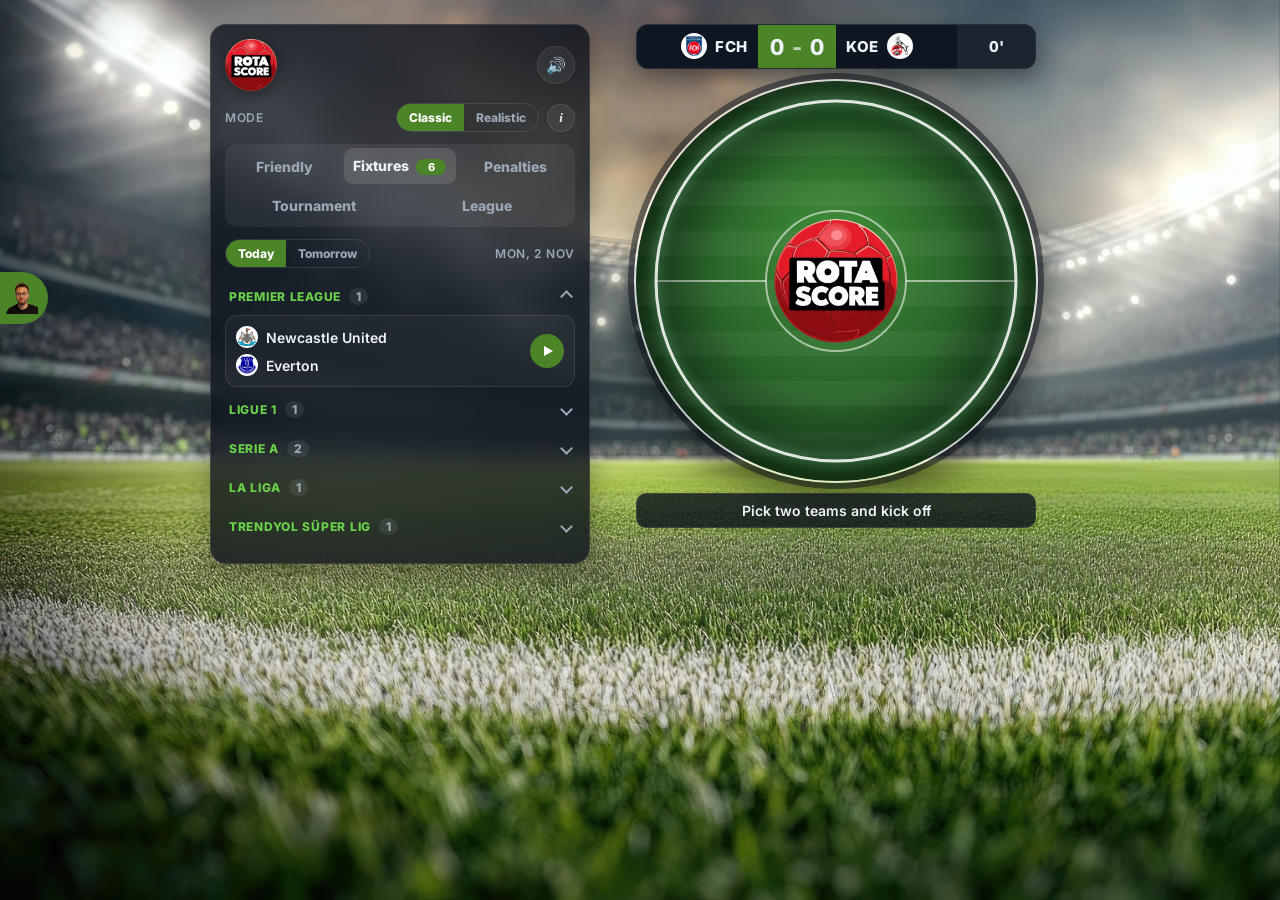
==== commit 1bd7084f: "Mode tabs as a fixed two-row grid; drop the goals figure from run cards Co-Authored-By: Claude Fable" ====
--- a/index.html
+++ b/index.html
@@ -14,7 +14,7 @@
     <title>RotaScore by Kafeinal</title>
     <!-- Site Cloudflare arkasında: CSS/JS 7 gün önbellekte kalır.
          Bu dosyalardan biri değişince ?v= değerini güncelle, ziyaretçiler hemen yenisini alır. -->
-    <link rel="stylesheet" href="style.css?v=2026-11-03.2">
+    <link rel="stylesheet" href="style.css?v=2026-11-03.3">
     <link rel="icon" type="image/x-icon" href="./img/favicon.png">
 </head>
 <body>
@@ -60,13 +60,13 @@
                 </div>
                 <button class="icon-btn info-btn" id="mode-info-btn" type="button" aria-label="About game modes">i</button>
             </div>
-            <!-- Oyun modları: sığmayınca yana kayar -->
+            <!-- Oyun modları: iki sabit satır; üstte hızlı oyunlar, altta sezonlar -->
             <div class="tabs" role="tablist">
                 <button class="tab" id="tab-teams" type="button" role="tab" data-tab="teams" aria-selected="true">Friendly</button>
                 <button class="tab" id="tab-today" type="button" role="tab" data-tab="today" aria-selected="false">Fixtures <span class="tab-count" id="today-count"></span></button>
-                <button class="tab" id="tab-tournament" type="button" role="tab" data-tab="tournament" aria-selected="false">Tournament</button>
-                <button class="tab" id="tab-league" type="button" role="tab" data-tab="league" aria-selected="false">League</button>
                 <button class="tab" id="tab-pens" type="button" role="tab" data-tab="pens" aria-selected="false">Penalties</button>
+                <button class="tab tab-wide" id="tab-tournament" type="button" role="tab" data-tab="tournament" aria-selected="false">Tournament</button>
+                <button class="tab tab-wide" id="tab-league" type="button" role="tab" data-tab="league" aria-selected="false">League</button>
             </div>
 
             <div class="tab-panel" id="panel-teams" role="tabpanel">
@@ -278,8 +278,8 @@
     <script src="script.js?v=2026-11-03.2"></script>
     <script src="tournament.js?v=2026-11-01.1"></script>
     <script src="league.js?v=2026-11-03.1"></script>
-    <script src="ui.js?v=2026-11-03.1"></script>
-    <script src="tournament-ui.js?v=2026-11-03.2"></script>
-    <script src="league-ui.js?v=2026-11-03.2"></script>
+    <script src="ui.js?v=2026-11-03.2"></script>
+    <script src="tournament-ui.js?v=2026-11-03.3"></script>
+    <script src="league-ui.js?v=2026-11-03.3"></script>
 </body>
 </html>
--- a/style.css
+++ b/style.css
@@ -94,22 +94,6 @@
     .match-stats { grid-area: stats; }
     .stage { grid-area: stage; position: sticky; top: 24px; }
 
-    /* Masaüstünde fareyle yana kaydırmak zahmetli: sekmeler iki satıra kırılır */
-    .tabs {
-        flex-wrap: wrap;
-        overflow: visible;
-    }
-
-    .tabs.more-left,
-    .tabs.more-right,
-    .tabs.more-left.more-right {
-        -webkit-mask-image: none;
-        mask-image: none;
-    }
-
-    .tab {
-        flex: 1 1 auto;
-    }
 }
 
 .panel {
@@ -529,49 +513,30 @@
 
 /* ---------- Sekmeler ve günün maçları ---------- */
 
-/* Oyun modları: sığmayınca yana kayar, kaydırma çubuğu gizli */
+/* Oyun modları: iki sabit satır. Üstte üç hızlı oyun, altta iki sezon modu; hiçbir ekranda kaymaz. */
 .tabs {
-    display: flex;
+    display: grid;
+    grid-template-columns: repeat(6, 1fr);
     gap: 4px;
     padding: 4px;
     border-radius: 12px;
     background: rgba(255, 255, 255, 0.06);
-    overflow-x: auto;
-    scroll-snap-type: x proximity;
-    -webkit-overflow-scrolling: touch;
-    scrollbar-width: none;
-}
-
-.tabs::-webkit-scrollbar {
-    display: none;
-}
-
-.tabs.more-right {
-    -webkit-mask-image: linear-gradient(to right, #000 88%, transparent);
-    mask-image: linear-gradient(to right, #000 88%, transparent);
-}
-
-.tabs.more-left {
-    -webkit-mask-image: linear-gradient(to right, transparent, #000 12%);
-    mask-image: linear-gradient(to right, transparent, #000 12%);
-}
-
-.tabs.more-left.more-right {
-    -webkit-mask-image: linear-gradient(to right, transparent, #000 12%, #000 88%, transparent);
-    mask-image: linear-gradient(to right, transparent, #000 12%, #000 88%, transparent);
 }
 
 .tab {
-    flex: 1 0 auto;
+    grid-column: span 2;
     border: none;
     border-radius: 9px;
-    padding: 9px 14px;
+    padding: 9px 6px;
     background: none;
     color: var(--muted);
     font-weight: 800;
     font-size: 14px;
     white-space: nowrap;
-    scroll-snap-align: start;
+}
+
+.tab-wide {
+    grid-column: span 3;
 }
 
 .tab[aria-selected="true"] {
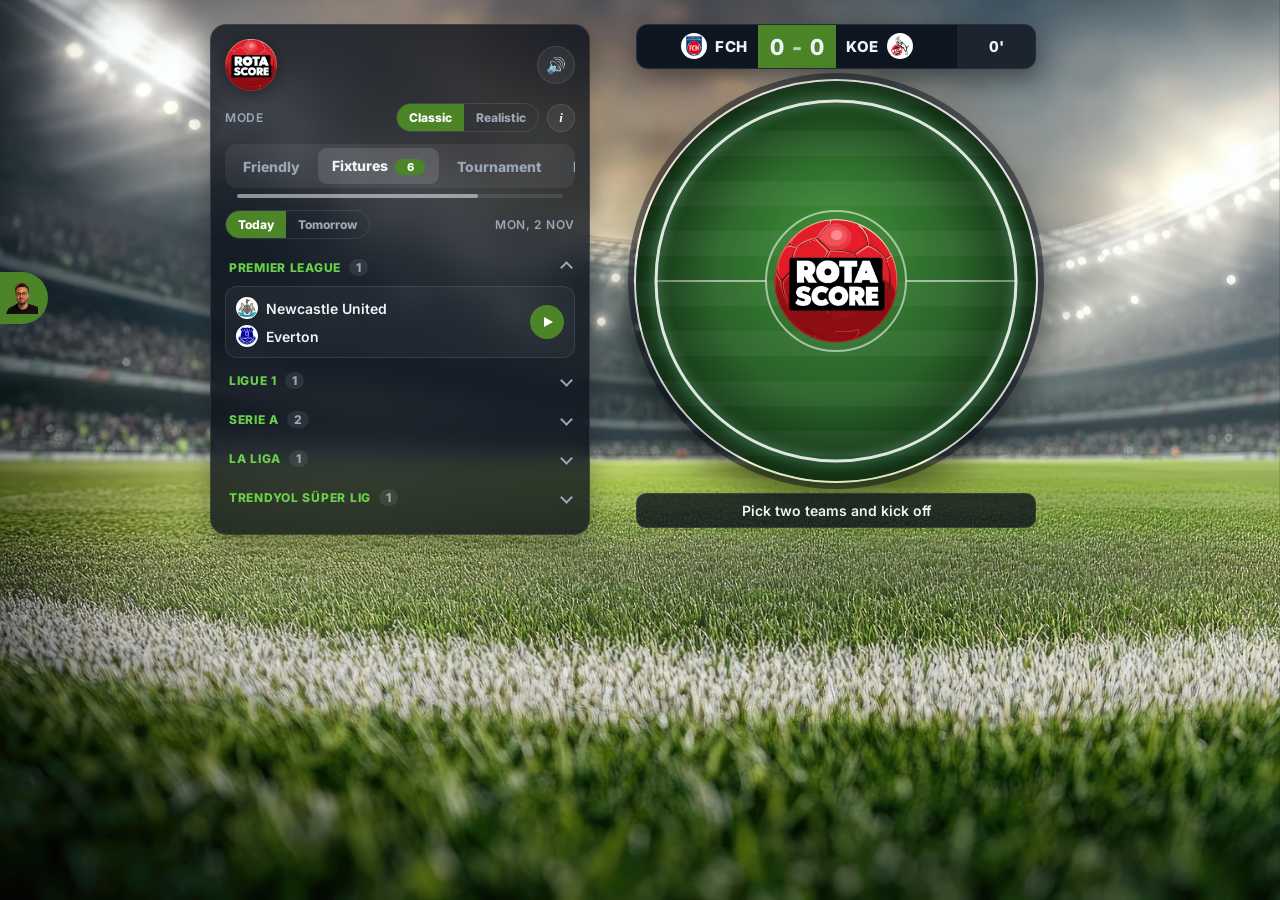
==== commit eaec254d: "Scrolling mode tabs with an always-visible scroll indicator and mouse drag Co-Authored-By: Claude Fa" ====
--- a/index.html
+++ b/index.html
@@ -14,7 +14,7 @@
     <title>RotaScore by Kafeinal</title>
     <!-- Site Cloudflare arkasında: CSS/JS 7 gün önbellekte kalır.
          Bu dosyalardan biri değişince ?v= değerini güncelle, ziyaretçiler hemen yenisini alır. -->
-    <link rel="stylesheet" href="style.css?v=2026-11-03.3">
+    <link rel="stylesheet" href="style.css?v=2026-11-03.5">
     <link rel="icon" type="image/x-icon" href="./img/favicon.png">
 </head>
 <body>
@@ -60,13 +60,17 @@
                 </div>
                 <button class="icon-btn info-btn" id="mode-info-btn" type="button" aria-label="About game modes">i</button>
             </div>
-            <!-- Oyun modları: iki sabit satır; üstte hızlı oyunlar, altta sezonlar -->
-            <div class="tabs" role="tablist">
-                <button class="tab" id="tab-teams" type="button" role="tab" data-tab="teams" aria-selected="true">Friendly</button>
-                <button class="tab" id="tab-today" type="button" role="tab" data-tab="today" aria-selected="false">Fixtures <span class="tab-count" id="today-count"></span></button>
-                <button class="tab" id="tab-pens" type="button" role="tab" data-tab="pens" aria-selected="false">Penalties</button>
-                <button class="tab tab-wide" id="tab-tournament" type="button" role="tab" data-tab="tournament" aria-selected="false">Tournament</button>
-                <button class="tab tab-wide" id="tab-league" type="button" role="tab" data-tab="league" aria-selected="false">League</button>
+            <!-- Oyun modları: yana kayan şerit. Altındaki ince çubuk her zaman görünür (tarayıcınınki iOS'ta gizleniyor),
+                 webde şerit fareyle de sürüklenir -->
+            <div class="tabs-wrap">
+                <div class="tabs" role="tablist">
+                    <button class="tab" id="tab-teams" type="button" role="tab" data-tab="teams" aria-selected="true">Friendly</button>
+                    <button class="tab" id="tab-today" type="button" role="tab" data-tab="today" aria-selected="false">Fixtures <span class="tab-count" id="today-count"></span></button>
+                    <button class="tab" id="tab-tournament" type="button" role="tab" data-tab="tournament" aria-selected="false">Tournament</button>
+                    <button class="tab" id="tab-league" type="button" role="tab" data-tab="league" aria-selected="false">League</button>
+                    <button class="tab" id="tab-pens" type="button" role="tab" data-tab="pens" aria-selected="false">Penalties</button>
+                </div>
+                <div class="tabs-bar" id="tabs-bar" aria-hidden="true"><div class="tabs-thumb" id="tabs-thumb"></div></div>
             </div>
 
             <div class="tab-panel" id="panel-teams" role="tabpanel">
@@ -278,7 +282,7 @@
     <script src="script.js?v=2026-11-03.2"></script>
     <script src="tournament.js?v=2026-11-01.1"></script>
     <script src="league.js?v=2026-11-03.1"></script>
-    <script src="ui.js?v=2026-11-03.2"></script>
+    <script src="ui.js?v=2026-11-03.4"></script>
     <script src="tournament-ui.js?v=2026-11-03.3"></script>
     <script src="league-ui.js?v=2026-11-03.3"></script>
 </body>
--- a/style.css
+++ b/style.css
@@ -513,21 +513,39 @@
 
 /* ---------- Sekmeler ve günün maçları ---------- */
 
-/* Oyun modları: iki sabit satır. Üstte üç hızlı oyun, altta iki sezon modu; hiçbir ekranda kaymaz. */
+/* Oyun modları: yana kayan şerit. Tarayıcı çubuğu gizli; altında bizim çizdiğimiz ince çubuk her zaman görünür. */
+.tabs-wrap {
+    display: flex;
+    flex-direction: column;
+    gap: 6px;
+}
+
 .tabs {
-    display: grid;
-    grid-template-columns: repeat(6, 1fr);
+    display: flex;
     gap: 4px;
     padding: 4px;
     border-radius: 12px;
     background: rgba(255, 255, 255, 0.06);
+    overflow-x: auto;
+    -webkit-overflow-scrolling: touch;
+    scrollbar-width: none;
+    cursor: grab;
+}
+
+.tabs.dragging {
+    cursor: grabbing;
+    scroll-behavior: auto;
+}
+
+.tabs::-webkit-scrollbar {
+    display: none;
 }
 
 .tab {
-    grid-column: span 2;
+    flex: 1 0 auto;
     border: none;
     border-radius: 9px;
-    padding: 9px 6px;
+    padding: 9px 14px;
     background: none;
     color: var(--muted);
     font-weight: 800;
@@ -535,8 +553,25 @@
     white-space: nowrap;
 }
 
-.tab-wide {
-    grid-column: span 3;
+.tabs-bar {
+    position: relative;
+    height: 4px;
+    margin: 0 12px;
+    border-radius: 999px;
+    background: rgba(255, 255, 255, 0.1);
+    cursor: pointer;
+}
+
+.tabs-bar[hidden] {
+    display: none;
+}
+
+.tabs-thumb {
+    position: absolute;
+    top: 0;
+    height: 100%;
+    border-radius: 999px;
+    background: rgba(255, 255, 255, 0.45);
 }
 
 .tab[aria-selected="true"] {
